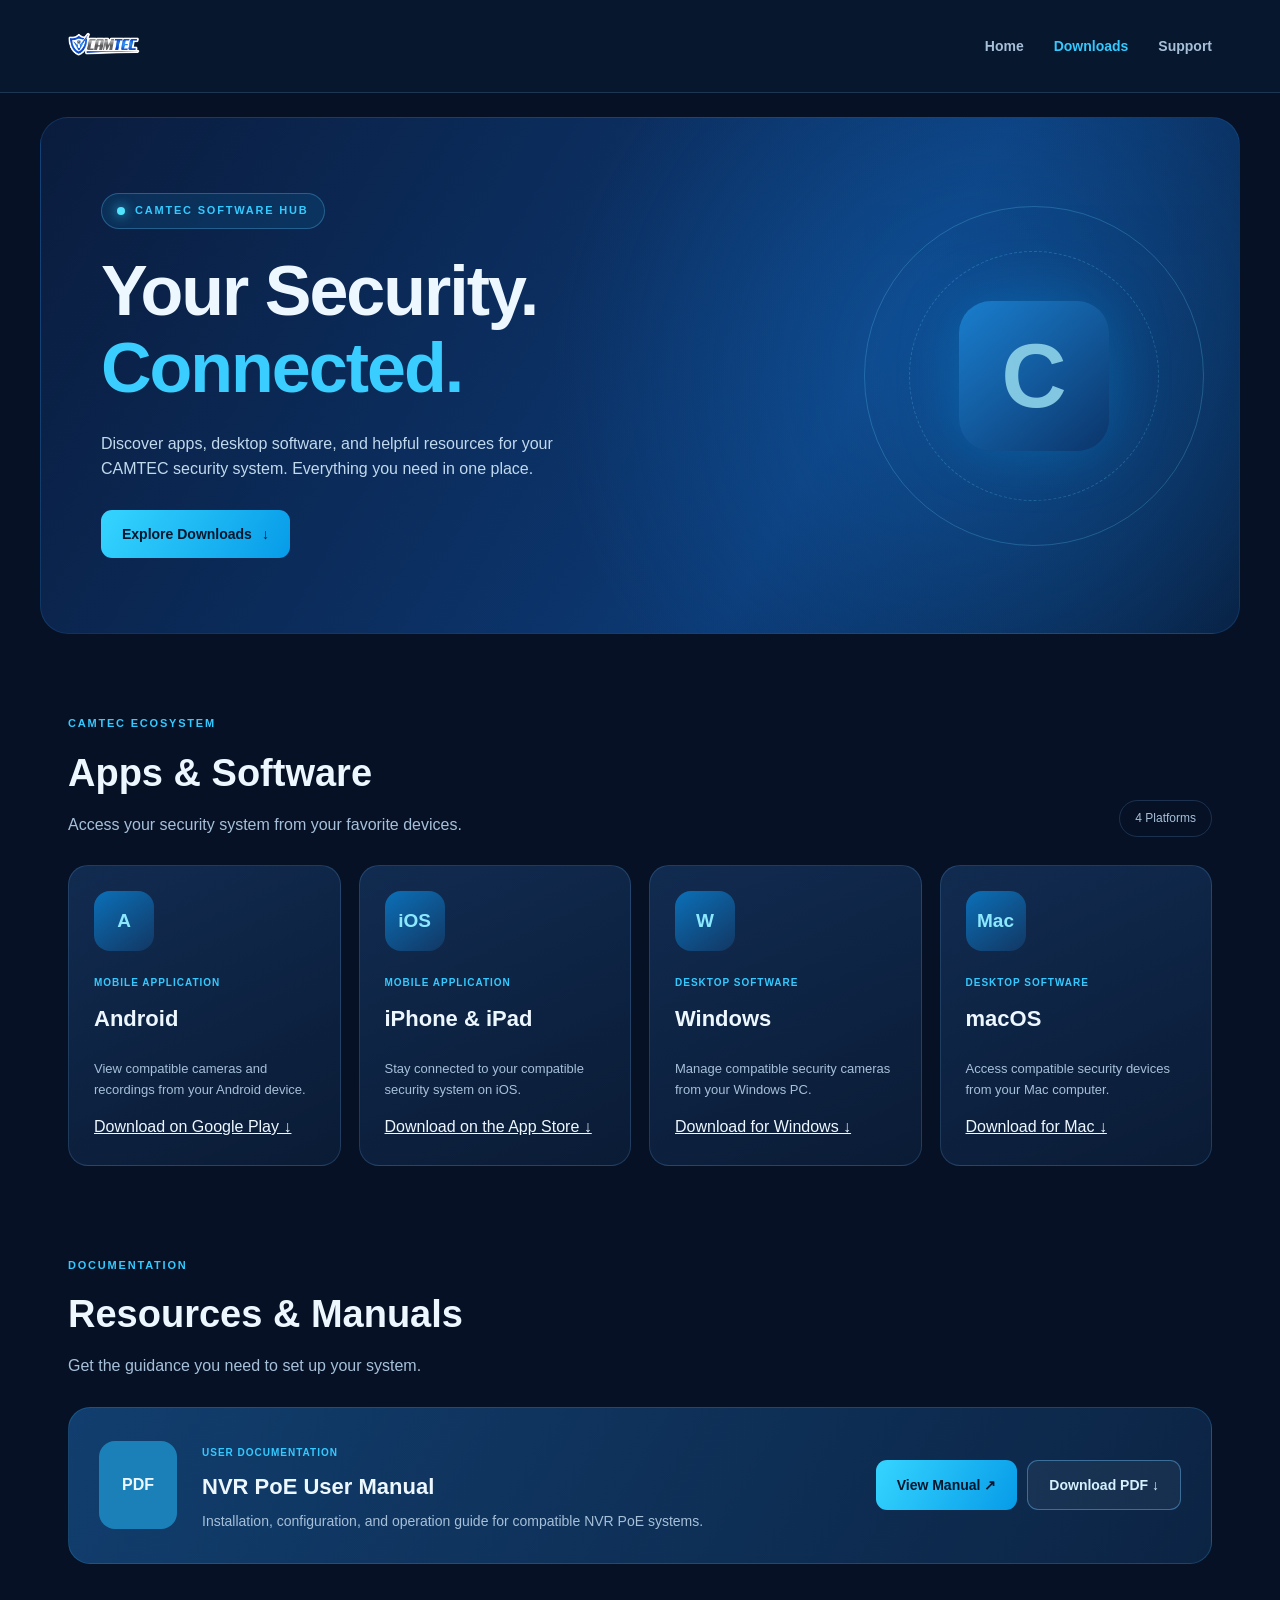
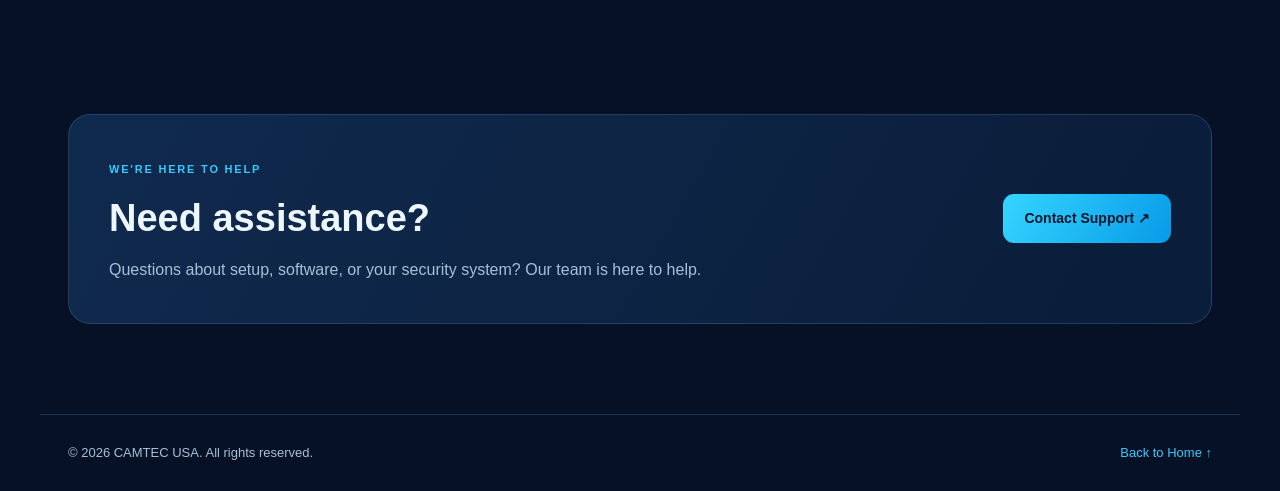
==== downloads.html @ 2a8dbda3 "Add download links for mobile applications Replaced 'Coming Soon' text with download links for Andro" ====
<!DOCTYPE html>
<html lang="en">
<head>
  <meta charset="UTF-8">
  <meta name="viewport" content="width=device-width, initial-scale=1">
  <meta name="theme-color" content="#061126">
  <meta name="description" content="Download CAMTEC security camera apps, software, and user manuals.">
  <title>Download Center | CAMTEC USA</title>
  <link rel="stylesheet" href="/downloads.css">
</head>
<body>
  <div class="ambient ambient-one"></div>
  <div class="ambient ambient-two"></div>

  <header class="header">
    <div class="header-inner">
      <a class="logo" href="/" aria-label="CAMTEC USA Home">
        <img src="/assets/camtec-logo.png" alt="CAMTEC USA">
      </a>
      <nav aria-label="Main navigation">
        <a href="/">Home</a>
        <a class="active" href="/downloads.html" aria-current="page">Downloads</a>
        <a href="#support">Support</a>
      </nav>
    </div>
  </header>

  <main>
    <section class="hero">
      <div class="hero-glow"></div>
      <div class="hero-content">
        <span class="eyebrow">
          <span class="pulse"></span>
          CAMTEC SOFTWARE HUB
        </span>
        <h1>Your Security.<br><span>Connected.</span></h1>
        <p>
          Discover apps, desktop software, and helpful
          resources for your CAMTEC security system.
          Everything you need in one place.
        </p>
        <a class="button primary" href="#downloads">
          Explore Downloads <span aria-hidden="true">↓</span>
        </a>
      </div>
      <div class="hero-orbit" aria-hidden="true">
        <div class="orbit orbit-one"></div>
        <div class="orbit orbit-two"></div>
        <div class="orbit-core">C</div>
      </div>
    </section>

    <section class="section" id="downloads">
      <div class="section-top">
        <div>
          <span class="section-label">CAMTEC ECOSYSTEM</span>
          <h2>Apps & Software</h2>
          <p>Access your security system from your favorite devices.</p>
        </div>
        <span class="section-chip">4 Platforms</span>
      </div>

      <div class="app-grid">
        <article class="app-card">
          <div class="card-icon">A</div>
          <span class="card-type">MOBILE APPLICATION</span>
          <h3>Android</h3>
          <p>View compatible cameras and recordings from your Android device.</p>
          <a class="action"
   href="https://play.google.com/store/apps/details?id=com.mapesen.asecupro"
   target="_blank"
   rel="noopener noreferrer">
  Download on Google Play ↓
     </a>
        </article>

        <article class="app-card">
          <div class="card-icon">iOS</div>
          <span class="card-type">MOBILE APPLICATION</span>
          <h3>iPhone & iPad</h3>
          <p>Stay connected to your compatible security system on iOS.</p>
          <a class="action"
   href="https://apps.apple.com/us/app/asecu-pro/id6758290813"
   target="_blank"
   rel="noopener noreferrer">
  Download on the App Store ↓
</a>
        </article>

        <article class="app-card">
          <div class="card-icon">W</div>
          <span class="card-type">DESKTOP SOFTWARE</span>
          <h3>Windows</h3>
          <p>Manage compatible security cameras from your Windows PC.</p>
          <a class="action"
   href="https://github.com/camtecusa/camtec-website/releases/download/asecu-pro-v1.4.7/Asecu.Pro.V1.4.7.exe">
  Download for Windows ↓
    </a>
     </article>

        <article class="app-card">
          <div class="card-icon">Mac</div>
          <span class="card-type">DESKTOP SOFTWARE</span>
          <h3>macOS</h3>
          <p>Access compatible security devices from your Mac computer.</p>
          <a class="action"
   href="https://github.com/camtecusa/camtec-website/releases/download/imslite-mac-v1/imslite-mac-v1.zip">
  Download for Mac ↓
   </a>
   </article>
      </div>
    </section>

    <section class="section resources">
      <div class="section-top">
        <div>
          <span class="section-label">DOCUMENTATION</span>
          <h2>Resources & Manuals</h2>
          <p>Get the guidance you need to set up your system.</p>
        </div>
      </div>

      <article class="manual-card">
        <div class="manual-icon">PDF</div>
        <div class="manual-content">
          <span class="card-type">USER DOCUMENTATION</span>
          <h3>NVR PoE User Manual</h3>
          <p>Installation, configuration, and operation guide for compatible NVR PoE systems.</p>
        </div>
  <div class="manual-actions">
  <a class="button primary"
     href="/assets/USER%20MANUAL%20CAMTEC.pdf"
     target="_blank"
     rel="noopener noreferrer">
    View Manual ↗
  </a>
  <a class="button outline"
     href="/assets/USER%20MANUAL%20CAMTEC.pdf"
     download="CAMTEC-User-Manual.pdf">
    Download PDF ↓
  </a>
</div>
     </article>
    </section>

    <section class="section" id="support">
      <div class="support-card">
        <div>
          <span class="section-label">WE'RE HERE TO HELP</span>
          <h2>Need assistance?</h2>
          <p>Questions about setup, software, or your security system? Our team is here to help.</p>
        </div>
        <a class="button primary" href="/#contact">Contact Support ↗</a>
      </div>
    </section>
  </main>

  <footer>
    <span>© 2026 CAMTEC USA. All rights reserved.</span>
    <a href="/">Back to Home ↑</a>
  </footer>
</body>
</html>
---- downloads.css ----
:root {
  color-scheme: dark;
  --bg: #061126;
  --surface: #102747;
  --cyan: #35caff;
  --text: #edf7ff;
  --muted: #a7c0d9;
  --border: rgba(125, 191, 255, 0.18);
}

* {
  box-sizing: border-box;
}

html {
  scroll-behavior: smooth;
}

body {
  margin: 0;
  background: var(--bg);
  color: var(--text);
  font-family: Inter, "Segoe UI", Arial, sans-serif;
  line-height: 1.6;
  overflow-x: hidden;
}

a {
  color: inherit;
}

/* HEADER */

.header {
  background: #07172d;
  border-bottom: 1px solid var(--border);
}

.header-inner {
  width: min(100%, 1200px);
  min-height: 92px;
  margin: 0 auto;
  padding: 10px 28px;
  display: flex;
  justify-content: space-between;
  align-items: center;
  gap: 24px;
}

.logo {
  display: flex;
  align-items: center;
  flex-shrink: 0;
  width: 360px;
  max-width: 45%;
  height: 72px;
  overflow: hidden;
}

.logo img {
  display: block;
  width: 100%;
  height: 100%;
  object-fit: contain;
  object-position: left center;
}

.header nav {
  display: flex;
  align-items: center;
  gap: 30px;
  flex-wrap: wrap;
}

.header nav a {
  color: var(--muted);
  text-decoration: none;
  font-size: 14px;
  font-weight: 600;
  transition: color 0.2s;
}

.header nav a:hover,
.header nav a.active {
  color: var(--cyan);
}

/* HERO */

.hero {
  position: relative;
  isolation: isolate;
  max-width: 1200px;
  min-height: 450px;
  margin: 24px auto 0;
  padding: 75px 60px;
  display: flex;
  align-items: center;
  overflow: hidden;
  border: 1px solid #2765a24d;
  border-radius: 28px;
  background:
    radial-gradient(
      circle at 80% 50%,
      #1479d466,
      transparent 45%
    ),
    linear-gradient(
      120deg,
      #0a1c3d,
      #0c3974 65%,
      #071a37
    );
}

.hero-content {
  max-width: 630px;
  position: relative;
  z-index: 2;
}

.eyebrow,
.section-label,
.card-type {
  color: var(--cyan);
  font-size: 11px;
  font-weight: 800;
  letter-spacing: 1.8px;
}

.eyebrow {
  display: inline-flex;
  align-items: center;
  gap: 10px;
  padding: 8px 15px;
  border: 1px solid #5ccaff4d;
  border-radius: 30px;
  background: #0d4a7966;
}

.pulse {
  width: 8px;
  height: 8px;
  border-radius: 50%;
  background: #50e4ff;
  box-shadow: 0 0 12px #36d8ff;
}

.hero h1 {
  font-size: clamp(42px, 6vw, 70px);
  letter-spacing: -2px;
  line-height: 1.1;
  margin: 24px 0;
}

.hero h1 span {
  color: #39ceff;
}

.hero p {
  max-width: 510px;
  color: #c1d9ed;
  font-size: 16px;
  margin-bottom: 28px;
}

.button {
  display: inline-flex;
  align-items: center;
  justify-content: center;
  gap: 10px;
  padding: 13px 21px;
  border-radius: 11px;
  text-decoration: none;
  font-size: 14px;
  font-weight: 700;
  transition: transform 0.2s;
}

.button:hover {
  transform: translateY(-3px);
}

.primary {
  background: linear-gradient(120deg, #35d5ff, #079be8);
  color: #04162c;
}

.outline {
  border: 1px solid #5aa4d888;
  background: #ffffff0c;
  color: #d5f1ff;
}

/* HERO GRAPHIC */

.hero-orbit {
  position: absolute;
  right: 30px;
  top: 50%;
  width: 350px;
  height: 350px;
  transform: translateY(-50%);
  display: grid;
  place-items: center;
  opacity: 0.75;
}

.orbit {
  position: absolute;
  border: 1px solid #65d7ff50;
  border-radius: 50%;
}

.orbit-one {
  width: 340px;
  height: 340px;
}

.orbit-two {
  width: 250px;
  height: 250px;
  border-style: dashed;
}

.orbit-core {
  width: 150px;
  height: 150px;
  display: grid;
  place-items: center;
  border-radius: 32px;
  background: linear-gradient(140deg, #1e8fe3, #0b3165);
  box-shadow: 0 0 60px #00aeff55;
  font-size: 90px;
  font-weight: 900;
  color: #a9f1ff;
}

/* SECTIONS */

.section {
  max-width: 1200px;
  margin: 0 auto;
  padding: 75px 28px 10px;
}

.section-top {
  display: flex;
  justify-content: space-between;
  align-items: end;
  gap: 20px;
  margin-bottom: 28px;
}

.section h2 {
  font-size: clamp(27px, 3.5vw, 38px);
  margin: 8px 0;
}

.section-top p,
.support-card p {
  color: var(--muted);
  margin: 0;
}

.section-chip {
  padding: 8px 15px;
  border: 1px solid var(--border);
  border-radius: 30px;
  color: var(--muted);
  font-size: 12px;
}

/* APPLICATION CARDS */

.app-grid {
  display: grid;
  grid-template-columns: repeat(4, minmax(0, 1fr));
  gap: 18px;
}

.app-card {
  min-height: 290px;
  padding: 25px;
  display: flex;
  flex-direction: column;
  border: 1px solid var(--border);
  border-radius: 20px;
  background: linear-gradient(155deg, #112b50, #0a1b35);
  transition: transform 0.2s, border-color 0.2s;
}

.app-card:hover {
  transform: translateY(-5px);
  border-color: #42caff88;
}

.card-icon {
  width: 60px;
  height: 60px;
  margin-bottom: 24px;
  display: grid;
  place-items: center;
  border-radius: 16px;
  background: linear-gradient(145deg, #0b70b8, #123763);
  color: #8ce8ff;
  font-size: 19px;
  font-weight: 900;
}

.card-type {
  font-size: 10px;
  letter-spacing: 1px;
}

.app-card h3 {
  font-size: 22px;
  margin: 10px 0;
}

.app-card p {
  color: var(--muted);
  font-size: 13px;
  flex: 1;
}

.coming {
  align-self: flex-start;
  padding: 8px 13px;
  border-radius: 8px;
  color: #90dfff;
  background: #1c78ac38;
  font-size: 12px;
  font-weight: 700;
}

/* MANUAL */

.manual-card {
  display: flex;
  align-items: center;
  gap: 25px;
  padding: 30px;
  border: 1px solid #2e83b955;
  border-radius: 22px;
  background: linear-gradient(120deg, #113e6e, #0c2444);
}

.manual-icon {
  width: 78px;
  height: 88px;
  flex-shrink: 0;
  display: grid;
  place-items: center;
  border-radius: 16px;
  background: #1b80b8;
  font-weight: 900;
}

.manual-content {
  flex: 1;
}

.manual-content h3 {
  margin: 6px 0;
  font-size: 22px;
}

.manual-content p {
  color: var(--muted);
  font-size: 14px;
  margin: 0;
}

.manual-actions {
  display: flex;
  gap: 10px;
  flex-wrap: wrap;
}

/* SUPPORT */

.support-card {
  margin: 65px 0 80px;
  padding: 40px;
  border: 1px solid var(--border);
  border-radius: 22px;
  background: linear-gradient(120deg, #102a4e, #0a1d39);
  display: flex;
  align-items: center;
  justify-content: space-between;
  gap: 25px;
}

/* FOOTER */

footer {
  max-width: 1200px;
  margin: 0 auto;
  padding: 28px;
  border-top: 1px solid var(--border);
  display: flex;
  justify-content: space-between;
  gap: 15px;
  color: var(--muted);
  font-size: 13px;
}

footer a {
  color: var(--cyan);
  text-decoration: none;
}

/* TABLETS */

@media (max-width: 1000px) {
  .app-grid {
    grid-template-columns: repeat(2, minmax(0, 1fr));
  }

  .hero-orbit {
    opacity: 0.2;
    right: -80px;
  }

  .manual-card {
    flex-wrap: wrap;
  }
}

/* PHONES */

@media (max-width: 650px) {
  .header-inner {
    min-height: 80px;
    padding: 12px 18px;
    flex-wrap: wrap;
  }

  .logo {
    width: 240px;
    max-width: 100%;
    height: 60px;
  }

  .header nav {
    gap: 18px;
  }

  .hero {
    margin: 12px;
    padding: 65px 24px;
    min-height: 390px;
  }

  .hero-orbit {
    display: none;
  }

  .section {
    padding: 55px 18px 0;
  }

  .section-top {
    flex-direction: column;
    align-items: flex-start;
  }

  .app-grid {
    grid-template-columns: 1fr;
  }

  .manual-card {
    padding: 22px;
  }

  .manual-actions {
    width: 100%;
  }

  .manual-actions .button {
    width: 100%;
  }

  .support-card {
    padding: 25px;
    flex-direction: column;
    align-items: flex-start;
  }

  footer {
    flex-direction: column;
  }
}

@media (prefers-reduced-motion: reduce) {
  html {
    scroll-behavior: auto;
  }

  .button,
  .app-card {
    transition: none;
  }
}
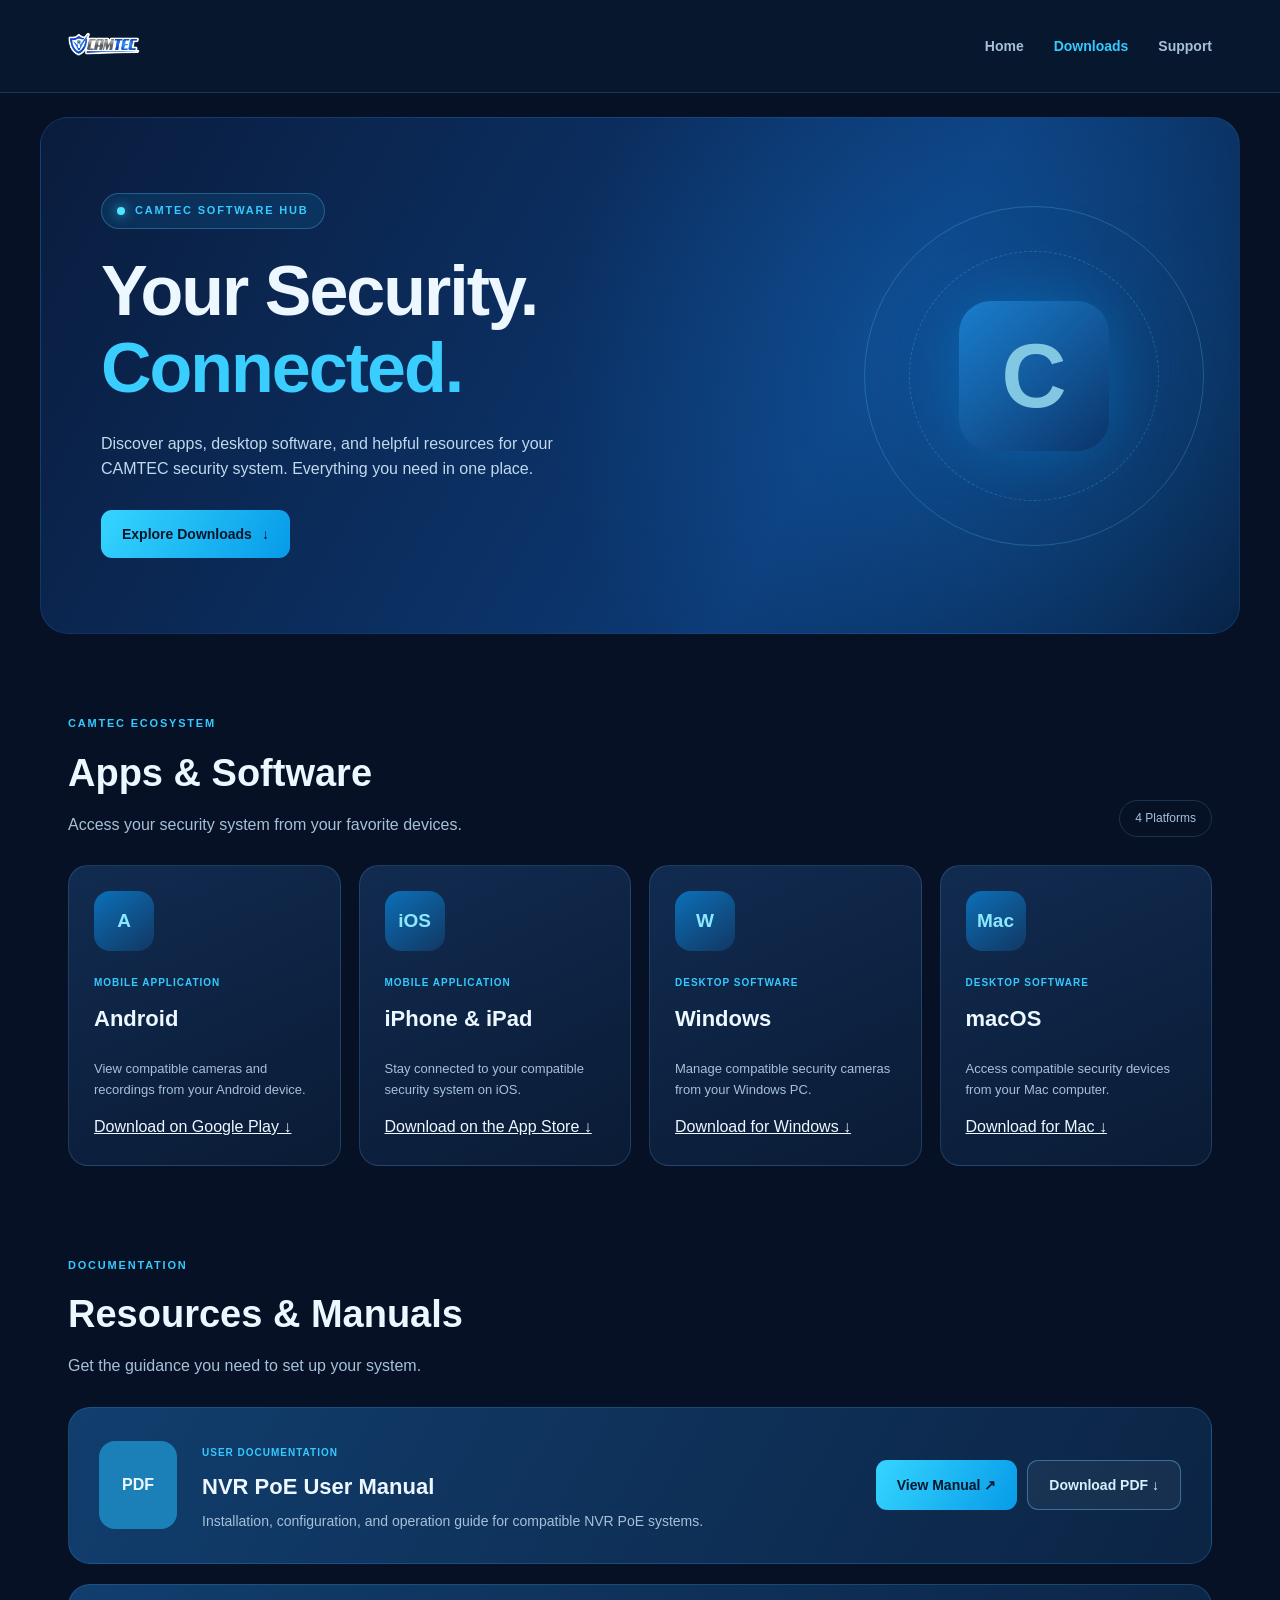
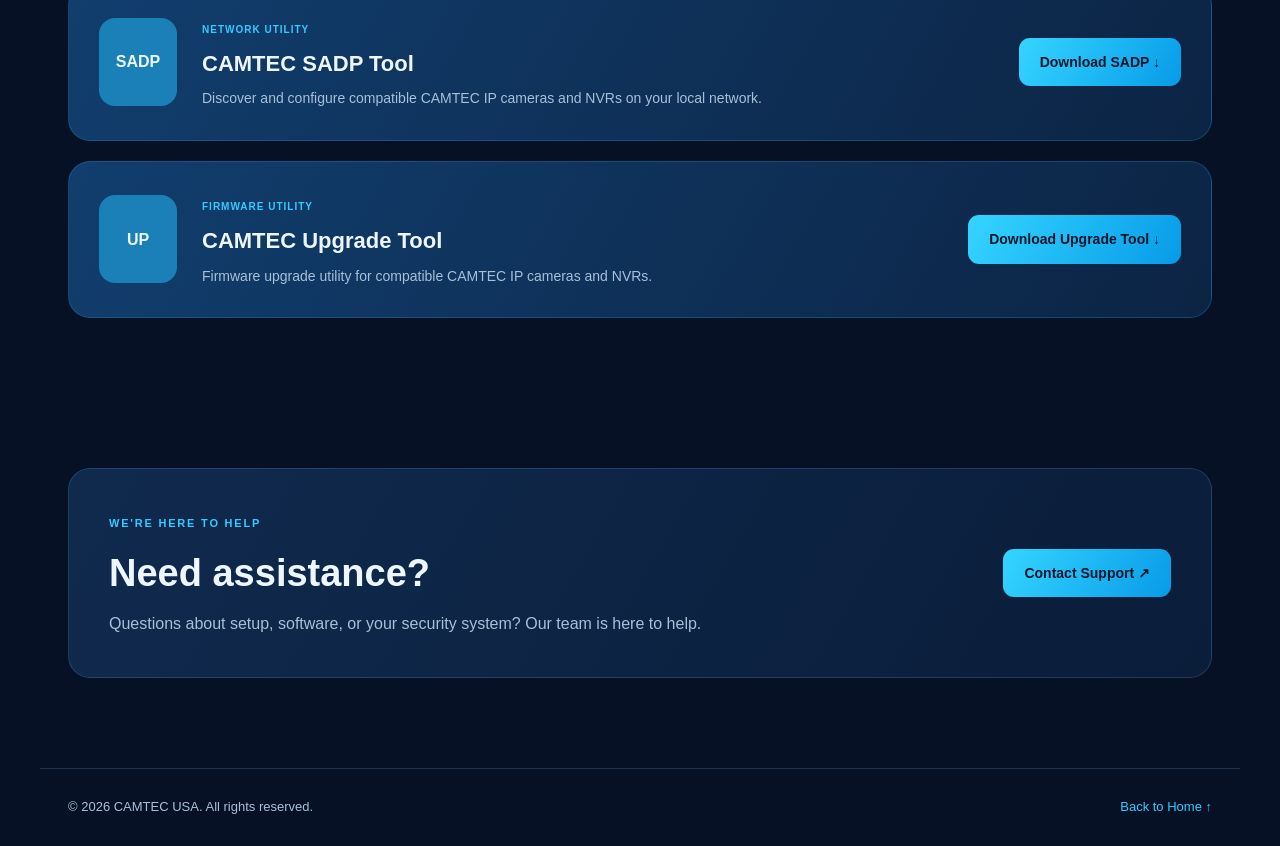
==== commit 8acf7647: "Update downloads.html" ====
--- a/downloads.html
+++ b/downloads.html
@@ -142,6 +142,49 @@
   </a>
 </div>
      </article>
+      
+<!-- CAMTEC SADP TOOL -->
+<article class="manual-card" style="margin-top:20px;">
+  <div class="manual-icon">SADP</div>
+
+  <div class="manual-content">
+    <span class="card-type">NETWORK UTILITY</span>
+    <h3>CAMTEC SADP Tool</h3>
+    <p>
+      Discover and configure compatible CAMTEC
+      IP cameras and NVRs on your local network.
+    </p>
+  </div>
+
+  <div class="manual-actions">
+    <a class="button primary"
+       href="https://github.com/camtecusa/camtec-website/releases/download/Sadp-tool-v1/SADPTool.exe">
+      Download SADP ↓
+    </a>
+  </div>
+</article>
+
+<!-- CAMTEC UPGRADE TOOL -->
+<article class="manual-card" style="margin-top:20px;">
+  <div class="manual-icon">UP</div>
+
+  <div class="manual-content">
+    <span class="card-type">FIRMWARE UTILITY</span>
+    <h3>CAMTEC Upgrade Tool</h3>
+    <p>
+      Firmware upgrade utility for compatible
+      CAMTEC IP cameras and NVRs.
+    </p>
+  </div>
+
+  <div class="manual-actions">
+    <a class="button primary"
+       href="https://github.com/camtecusa/camtec-website/releases/download/Camtec-tools-v1/Upgrade.exe">
+      Download Upgrade Tool ↓
+    </a>
+  </div>
+</article>
+
     </section>
 
     <section class="section" id="support">
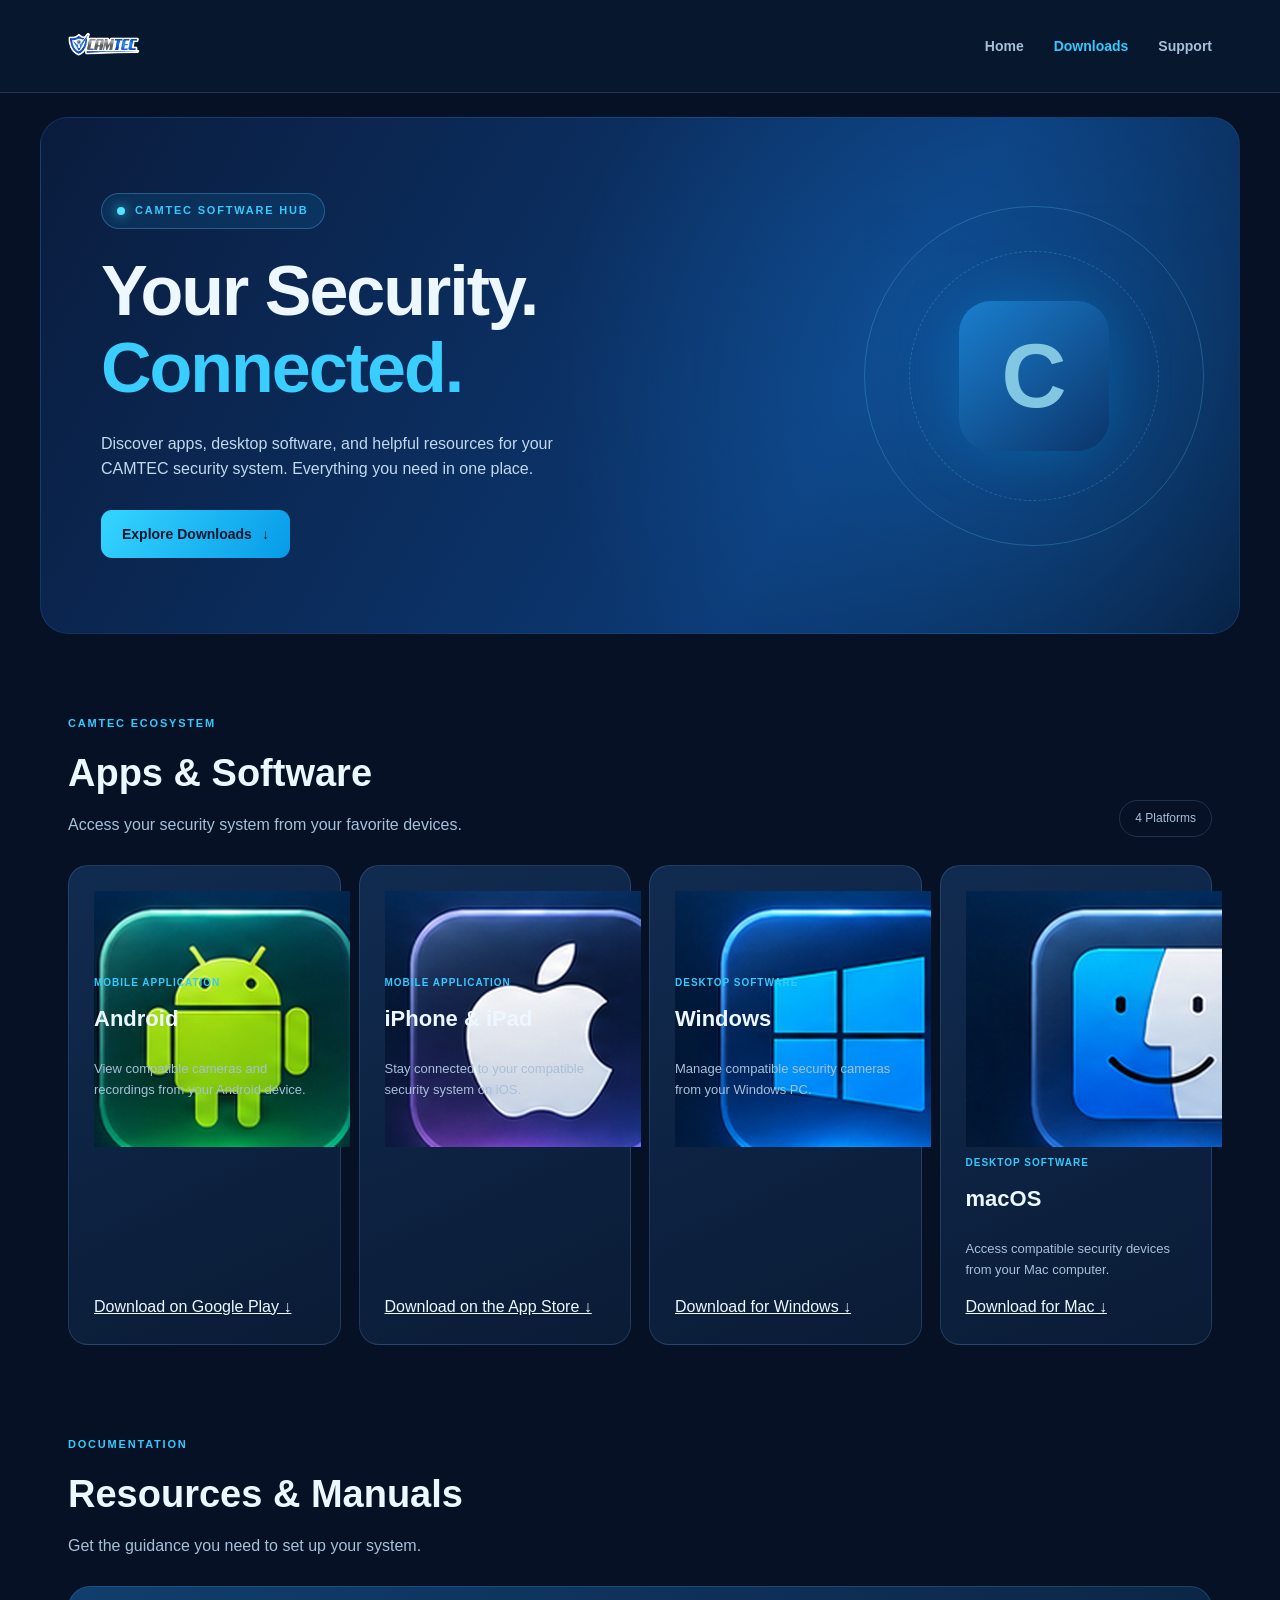
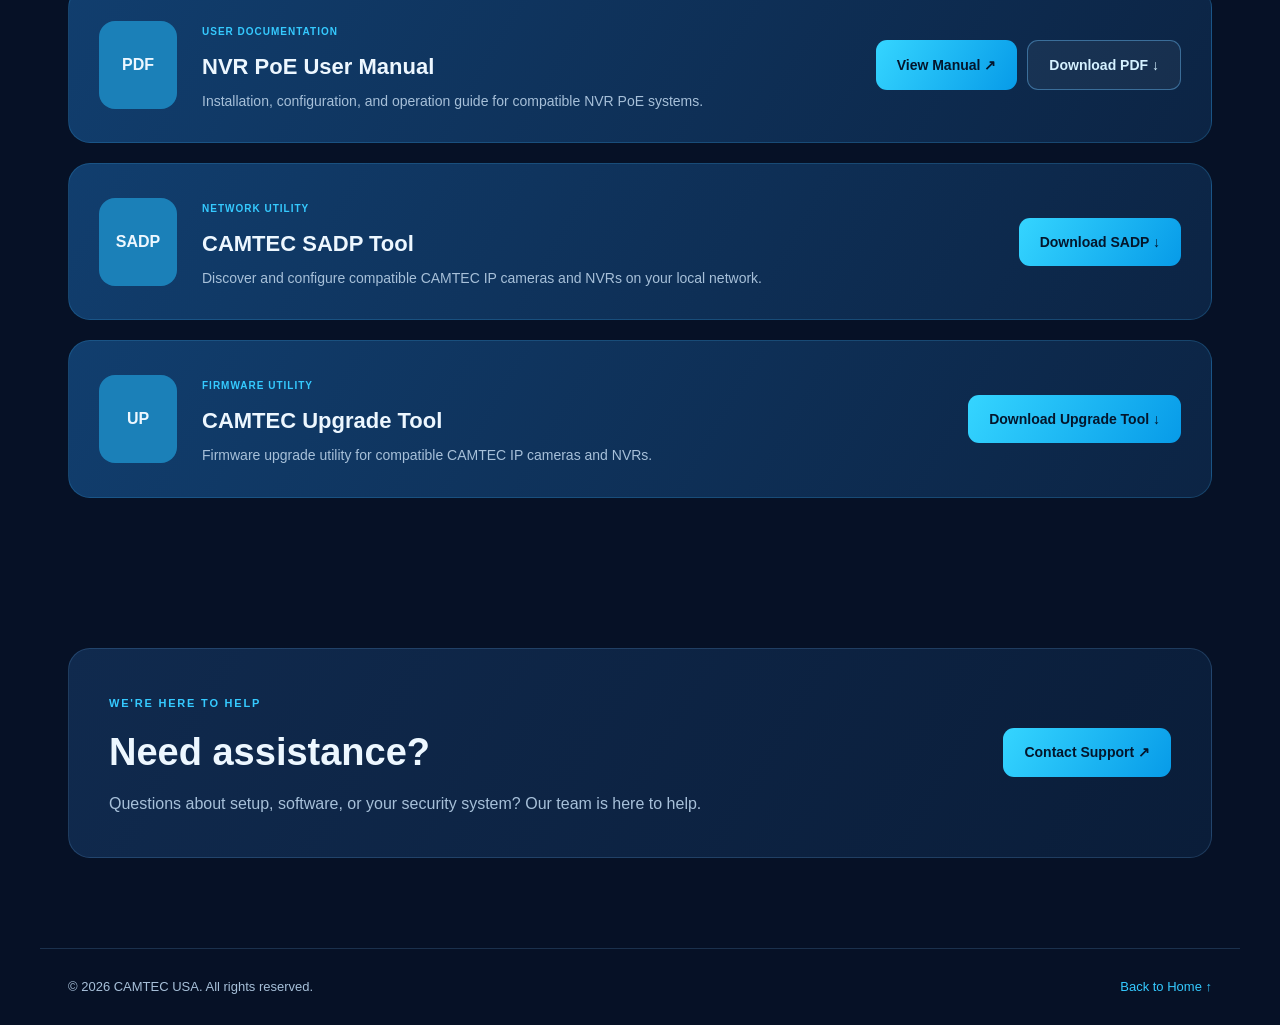
==== commit 3fcf3ab2: "Replace text icons with images for app cards" ====
--- a/downloads.html
+++ b/downloads.html
@@ -63,7 +63,9 @@
 
       <div class="app-grid">
         <article class="app-card">
-          <div class="card-icon">A</div>
+ <div class="card-icon">
+  <img src="/assets/android-logo.png" alt="Android">
+</div>
           <span class="card-type">MOBILE APPLICATION</span>
           <h3>Android</h3>
           <p>View compatible cameras and recordings from your Android device.</p>
@@ -76,8 +78,10 @@
         </article>
 
         <article class="app-card">
-          <div class="card-icon">iOS</div>
-          <span class="card-type">MOBILE APPLICATION</span>
+         <div class="card-icon">
+  <img src="/assets/apple-logo.png" alt="Apple iOS">
+</div>
+   <span class="card-type">MOBILE APPLICATION</span>
           <h3>iPhone & iPad</h3>
           <p>Stay connected to your compatible security system on iOS.</p>
           <a class="action"
@@ -89,8 +93,10 @@
         </article>
 
         <article class="app-card">
-          <div class="card-icon">W</div>
-          <span class="card-type">DESKTOP SOFTWARE</span>
+         <div class="card-icon">
+  <img src="/assets/windows-logo.png" alt="Windows">
+   </div>
+     <span class="card-type">DESKTOP SOFTWARE</span>
           <h3>Windows</h3>
           <p>Manage compatible security cameras from your Windows PC.</p>
           <a class="action"
@@ -99,8 +105,10 @@
     </a>
      </article>
 
-        <article class="app-card">
-          <div class="card-icon">Mac</div>
+        <article class="app-card">        
+<div class="app-icon">
+  <img src="/assets/mac-logo.png" alt="macOS">
+</div>
           <span class="card-type">DESKTOP SOFTWARE</span>
           <h3>macOS</h3>
           <p>Access compatible security devices from your Mac computer.</p>
@@ -178,10 +186,10 @@
   </div>
 
   <div class="manual-actions">
-    <a class="button primary"
-       href="https://github.com/camtecusa/camtec-website/releases/download/Camtec-tools-v1/Upgrade.exe">
-      Download Upgrade Tool ↓
-    </a>
+<a class="button primary"
+   href="https://github.com/camtecusa/camtec-website/releases/download/Camtec-tools-v1/Camtec.upgrade.tool.zip">
+  Download Upgrade Tool ↓
+</a>
   </div>
 </article>
 
